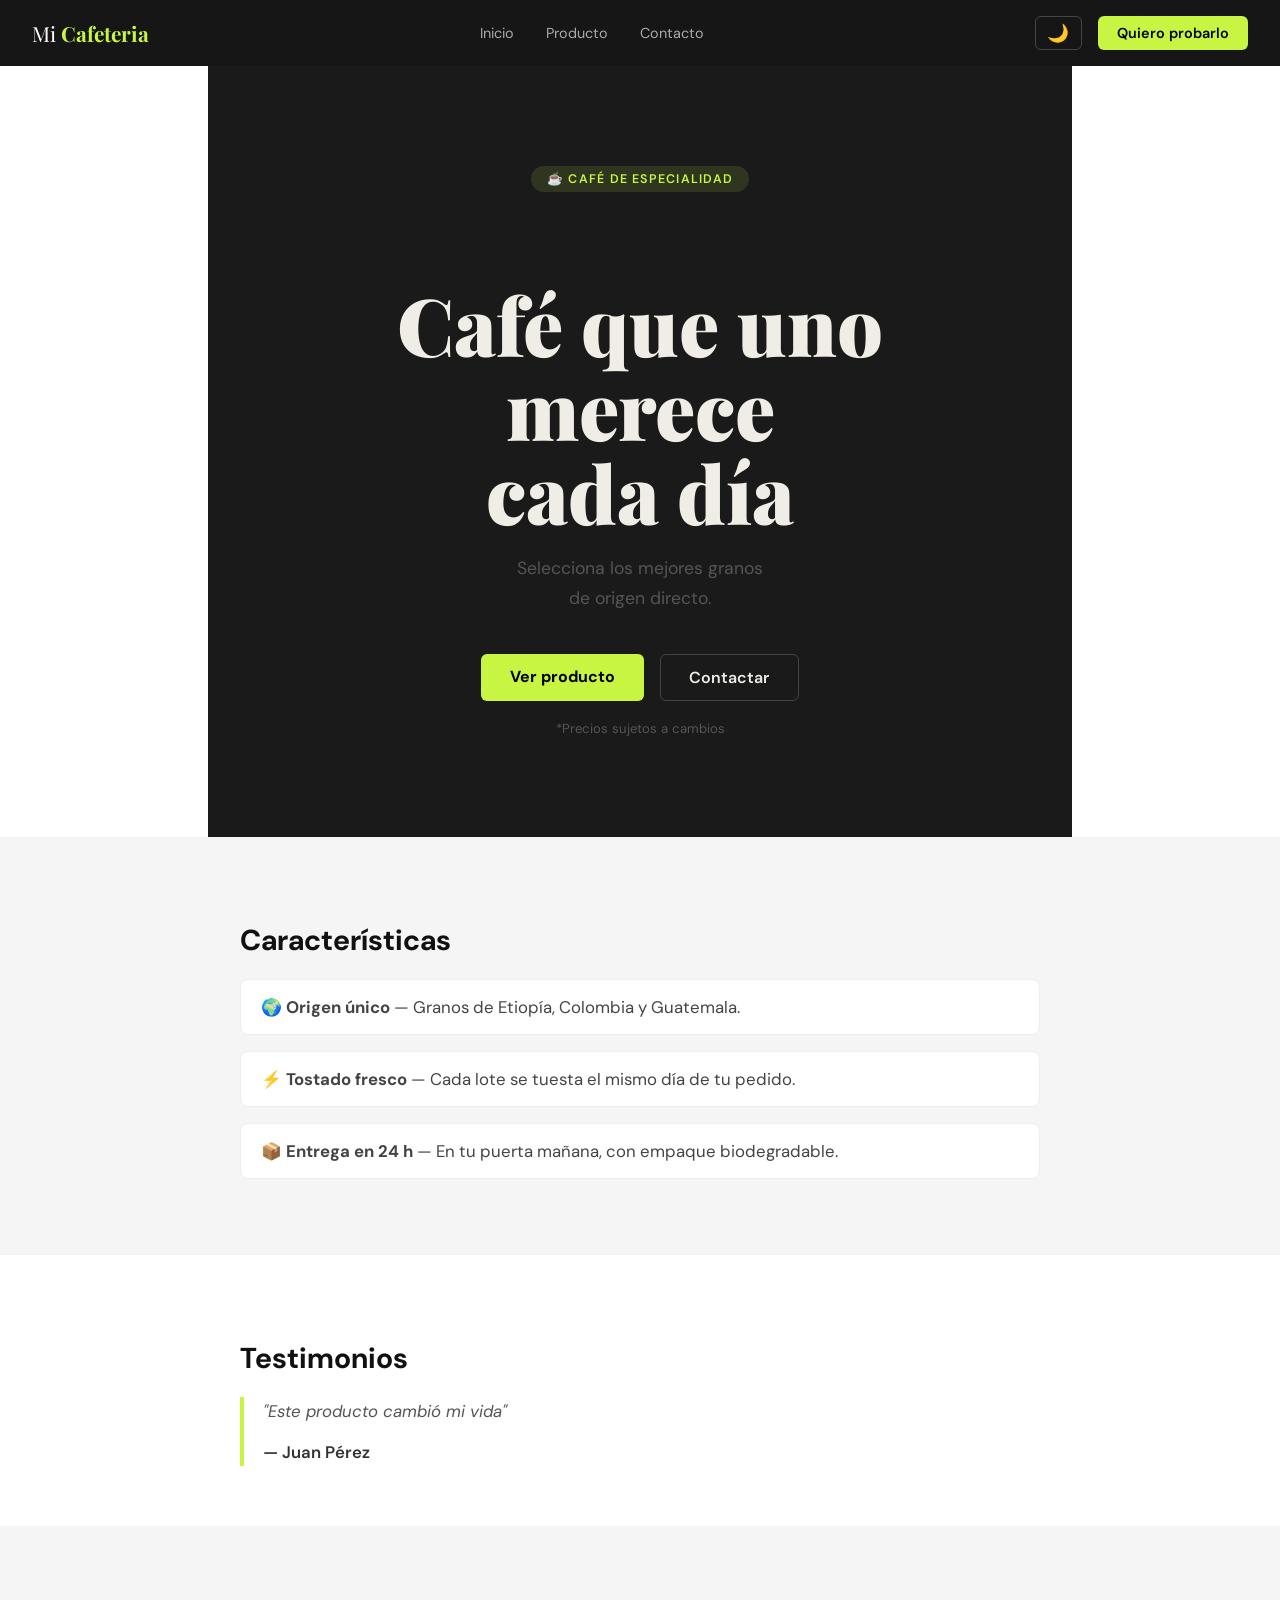
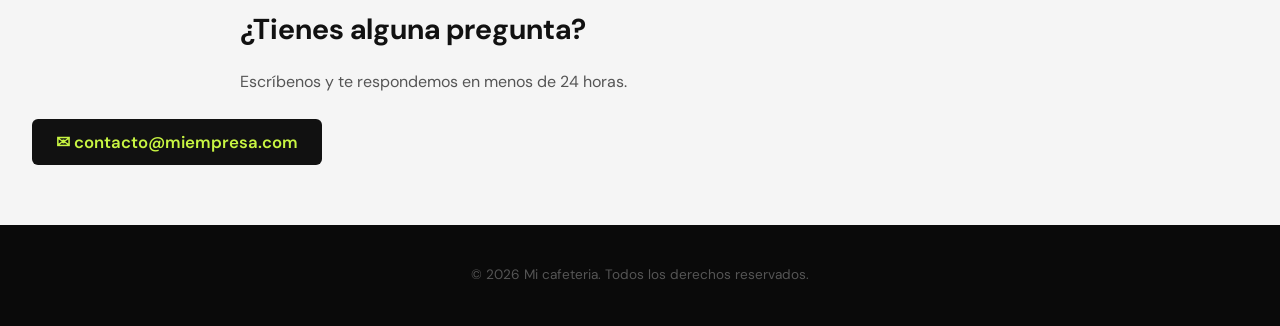
==== index.html @ 69be8afc "primer comentario" ====
<!DOCTYPE html>
<html lang="es">
<head>
  <meta charset="UTF-8">
  <meta name="viewport" content="width=device-width, initial-scale=1.0" />
  <title>Mi Producto</title>
  <link rel="icon" href="data:image/svg+xml,<svg xmlns='http://www.w3.org/2000/svg' viewBox='0 0 100 100'><text y='.9em' font-size='90'>☕</text></svg>" />
  <link href="https://fonts.googleapis.com/css2?family=Playfair+Display:wght@900&family=DM+Sans:wght@400;600&display=swap" rel="stylesheet">
  <link rel="stylesheet" href="styles.css" />
</head>
<body>

  <!-- NAVEGACIÓN: se abre con <nav> y se cierra con </nav> -->
  <nav>
    <span class="nav-logo">Mi <b>Cafeteria</b></span>
    <div class="nav-links">
      <a href="#inicio">Inicio</a>
      <a href="#producto">Producto</a>
      <a href="#contacto">Contacto</a>
    </div>
    <div class="nav-acciones">
      <button id="btn-modo" aria-label="Cambiar modo">🌙</button>
      <a href="#contacto" class="nav-cta">Quiero probarlo</a>
    </div>
  </nav>

  <main>

    <!-- HERO -->
    <section id="inicio" class="hero">
      <span class="hero-etiqueta">☕ Café de especialidad</span>
      <h1>Café que uno merece<br>cada día</h1>
      <p>Selecciona los mejores granos<br>de origen directo.</p>
      <div class="hero-botones">
        <a href="#producto" class="btn-principal">Ver producto</a>
        <a href="#contacto" class="btn-secundario">Contactar</a>
      </div>
      <small>*Precios sujetos a cambios</small>
    </section>

    <!-- CARACTERÍSTICAS -->
    <section id="producto">
      <h2>Características</h2>
      <ul>
        <li>🌍 <strong>Origen único</strong> — Granos de Etiopía, Colombia y Guatemala.</li>
        <li>⚡ <strong>Tostado fresco</strong> — Cada lote se tuesta el mismo día de tu pedido.</li>
        <li>📦 <strong>Entrega en 24 h</strong> — En tu puerta mañana, con empaque biodegradable.</li>
      </ul>
    </section>

    <!-- TESTIMONIOS -->
    <section>
      <h2>Testimonios</h2>
      <blockquote>
        "Este producto cambió mi vida"
        <cite>— Juan Pérez</cite>
      </blockquote>
    </section>

    <!-- CONTACTO -->
    <section id="contacto">
      <h2>¿Tienes alguna pregunta?</h2>
      <p>Escríbenos y te respondemos en menos de 24 horas.</p>
      <a href="mailto:contacto@miempresa.com">✉ contacto@miempresa.com</a>
    </section>

  </main>

  <footer>
    <p>&copy; 2026 Mi cafeteria. Todos los derechos reservados.</p>
  </footer>

  <script src="script.js"></script>

</body>
</html>
---- styles.css ----
/* ── MODO CLARO (por defecto) ── */
body {
  font-family: 'DM Sans', Arial, sans-serif;
  margin: 0;
  padding: 0;
  background: #ffffff;
  color: #333;
  transition: background .3s, color .3s; /* animación suave al cambiar modo */
}

/* ── MODO OSCURO ──
   Cuando el <body> tiene la clase "oscuro",
   estos colores reemplazan a los de arriba.
*/
body.oscuro {
  background: #111;
  color: #f0ede6;
}

/* ── NAVEGACIÓN ── */
nav {
  background: rgba(10, 10, 10, 0.95);
  padding: 1rem 2rem;
  display: flex;
  align-items: center;
  justify-content: space-between;
  position: sticky;
  top: 0;
  z-index: 100;
}

.nav-logo {
  color: white;
  font-family: 'Playfair Display', serif;
  font-size: 1.3rem;
}
.nav-logo b { color: #c8f542; }

.nav-links { display: flex; gap: 2rem; }
.nav-links a { color: #aaa; text-decoration: none; font-size: .9rem; }
.nav-links a:hover { color: white; }

.nav-acciones {
  display: flex;
  align-items: center;
  gap: 1rem;
}

/* Botón toggle ☀️/🌙 */
#btn-modo {
  background: none;
  border: 1px solid #444;
  border-radius: 6px;
  color: white;
  font-size: 1.1rem;
  padding: .35rem .7rem;
  cursor: pointer;
  transition: border-color .2s;
}
#btn-modo:hover { border-color: #c8f542; }

.nav-cta {
  background: #c8f542;
  color: #000;
  text-decoration: none;
  padding: .5rem 1.2rem;
  border-radius: 6px;
  font-weight: 600;
  font-size: .9rem;
}
.nav-cta:hover { background: #d6ff55; }

/* ── HERO ── */
.hero {
  background: #0a0a0a;
  color: #f0ede6;
  text-align: center;
  padding: 100px 2rem;
  transition: background .3s;
}

/* En modo claro el hero cambia a gris muy oscuro para seguir viéndose bien */
body:not(.oscuro) .hero {
  background: #1a1a1a;
}

.hero-etiqueta {
  display: inline-block;
  background: rgba(200, 245, 66, 0.12);
  color: #c8f542;
  font-size: .78rem;
  font-weight: 600;
  letter-spacing: .1em;
  text-transform: uppercase;
  padding: .3rem 1rem;
  border-radius: 999px;
  margin-bottom: 1.5rem;
}

.hero h1 {
  font-family: 'Playfair Display', serif;
  font-size: clamp(2.5rem, 7vw, 5rem);
  font-weight: 900;
  line-height: 1.05;
  margin-bottom: 1.25rem;
  max-width: 700px;
  margin-left: auto;
  margin-right: auto;
}

.hero p {
  color: #888;
  font-size: 1.1rem;
  max-width: 520px;
  margin: 0 auto 2.5rem;
  line-height: 1.7;
}

.hero-botones {
  display: flex;
  gap: 1rem;
  justify-content: center;
  flex-wrap: wrap;
  margin-bottom: 1.2rem;
}

.btn-principal {
  background: #c8f542;
  color: #000;
  text-decoration: none;
  padding: .75rem 1.8rem;
  border-radius: 6px;
  font-weight: 700;
  font-size: 1rem;
}
.btn-principal:hover { background: #d6ff55; }

.btn-secundario {
  background: transparent;
  color: #f0ede6;
  text-decoration: none;
  padding: .75rem 1.8rem;
  border-radius: 6px;
  font-weight: 600;
  font-size: 1rem;
  border: 1px solid #444;
}
.btn-secundario:hover { border-color: #c8f542; color: #c8f542; }

.hero small { display: block; color: #555; font-size: .82rem; }

/* ── SECCIONES ── */
section {
  padding: 60px 2rem;
  max-width: 800px;
  margin: 0 auto;
  transition: background .3s, color .3s;
}

/* Secciones con fondo alternado — modo claro */
section:nth-child(even) {
  background: #f5f5f5;
  max-width: 100%;
}
section:nth-child(even) > * {
  max-width: 800px;
  margin-left: auto;
  margin-right: auto;
}

/* Secciones con fondo alternado — modo oscuro */
body.oscuro section:nth-child(even) {
  background: #1a1a1a;
}

h2 {
  font-size: 1.8rem;
  margin-bottom: 1.25rem;
  transition: color .3s;
}

body:not(.oscuro) h2 { color: #111; }
body.oscuro h2 { color: #f0ede6; }

p { line-height: 1.7; margin-bottom: 1rem; }
body:not(.oscuro) p { color: #555; }
body.oscuro p { color: #aaa; }

/* ── LISTA ── */
ul { list-style: none; padding: 0; }

ul li {
  font-size: 1.05rem;
  margin-bottom: 1rem;
  padding: 1rem 1.25rem;
  border-radius: 8px;
  border: 1px solid;
  transition: background .3s, color .3s, border-color .3s;
}

body:not(.oscuro) ul li { background: white; border-color: #eee; color: #444; }
body.oscuro ul li { background: #222; border-color: #333; color: #ddd; }

/* ── TESTIMONIO ── */
blockquote {
  border-left: 4px solid #c8f542;
  padding-left: 1.2rem;
  font-style: italic;
  font-size: 1.05rem;
  line-height: 1.7;
  margin: 0;
  transition: color .3s;
}
body:not(.oscuro) blockquote { color: #555; }
body.oscuro blockquote { color: #aaa; }

cite {
  display: block;
  margin-top: .75rem;
  font-style: normal;
  font-weight: 600;
  transition: color .3s;
}
body:not(.oscuro) cite { color: #333; }
body.oscuro cite { color: #eee; }

/* ── CONTACTO ── */
#contacto a {
  display: inline-block;
  margin-top: .5rem;
  color: #c8f542;
  font-size: 1.05rem;
  font-weight: 600;
  text-decoration: none;
  background: #111;
  padding: .75rem 1.5rem;
  border-radius: 6px;
  transition: background .2s;
}
#contacto a:hover { background: #1a1a1a; }

/* ── FOOTER ── */
footer {
  background: #0a0a0a;
  color: #555;
  text-align: center;
  padding: 1.5rem;
  font-size: .85rem;
}
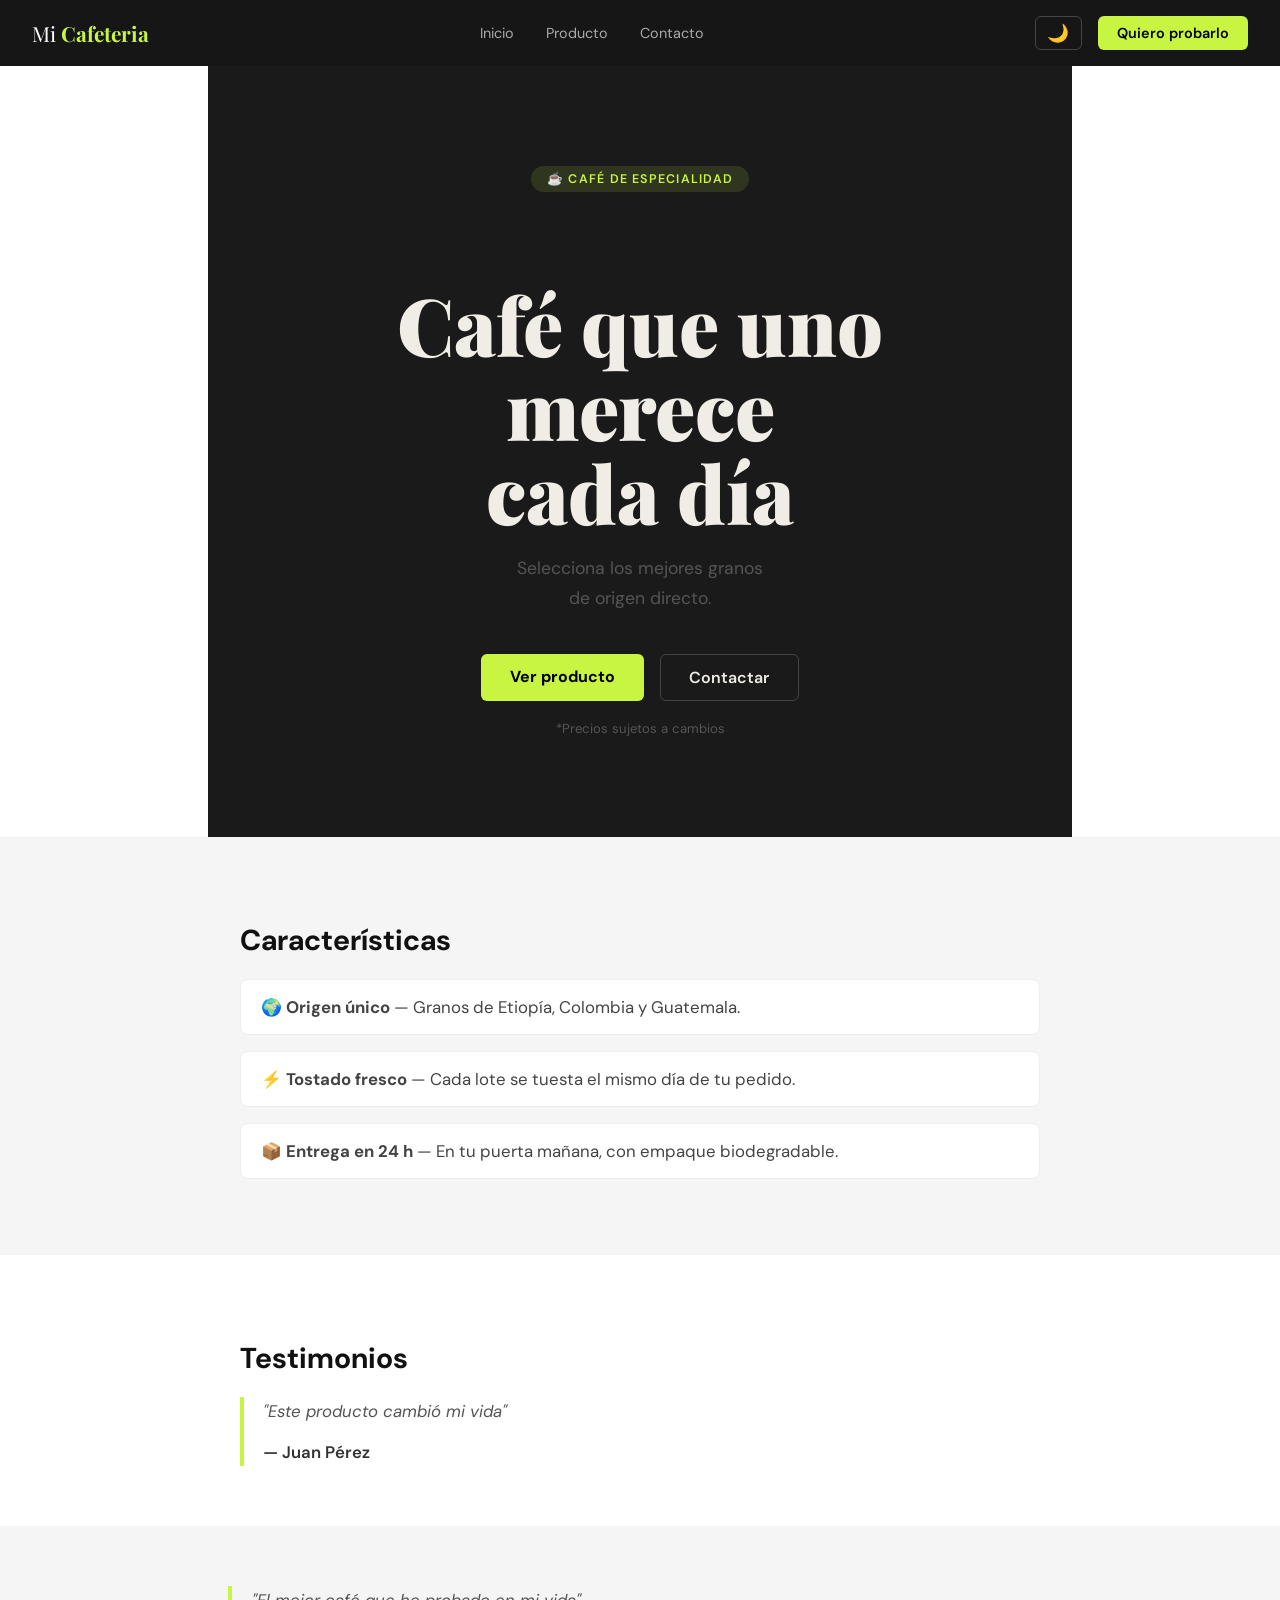
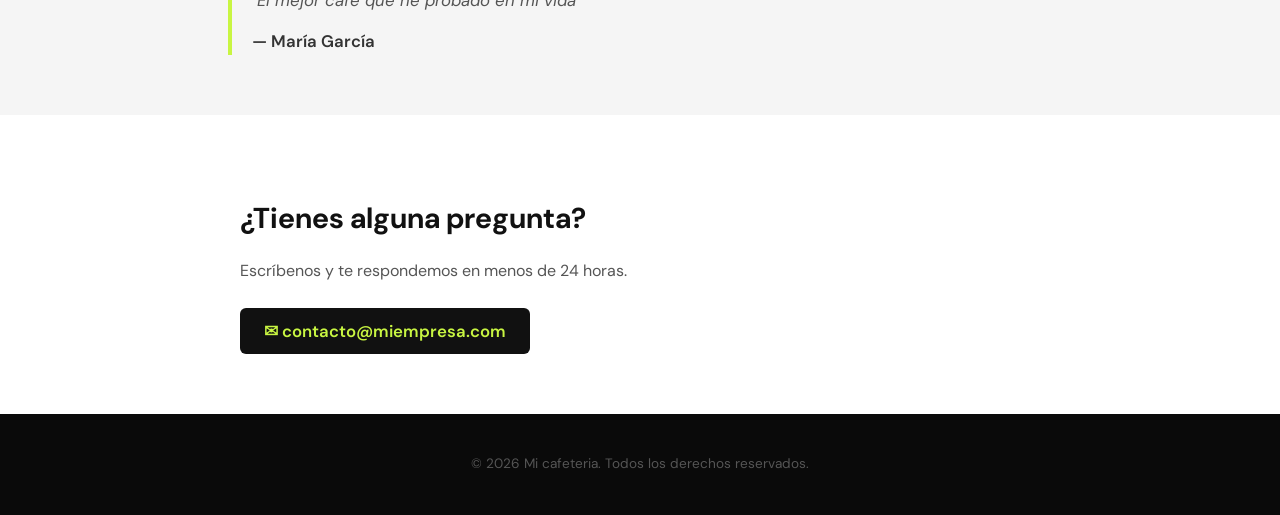
==== commit e4601920: "borrando algunos  comentarios" ====
--- a/index.html
+++ b/index.html
@@ -10,7 +10,7 @@
 </head>
 <body>
 
-  <!-- NAVEGACIÓN: se abre con <nav> y se cierra con </nav> -->
+  <!-- NAVEGACIÓN: -->
   <nav>
     <span class="nav-logo">Mi <b>Cafeteria</b></span>
     <div class="nav-links">
@@ -56,6 +56,12 @@
         <cite>— Juan Pérez</cite>
       </blockquote>
     </section>
+     <section>
+      <blockquote>
+        "El mejor café que he probado en mi vida"
+        <cite>— María García</cite>
+      </blockquote>
+    </section>
 
     <!-- CONTACTO -->
     <section id="contacto">
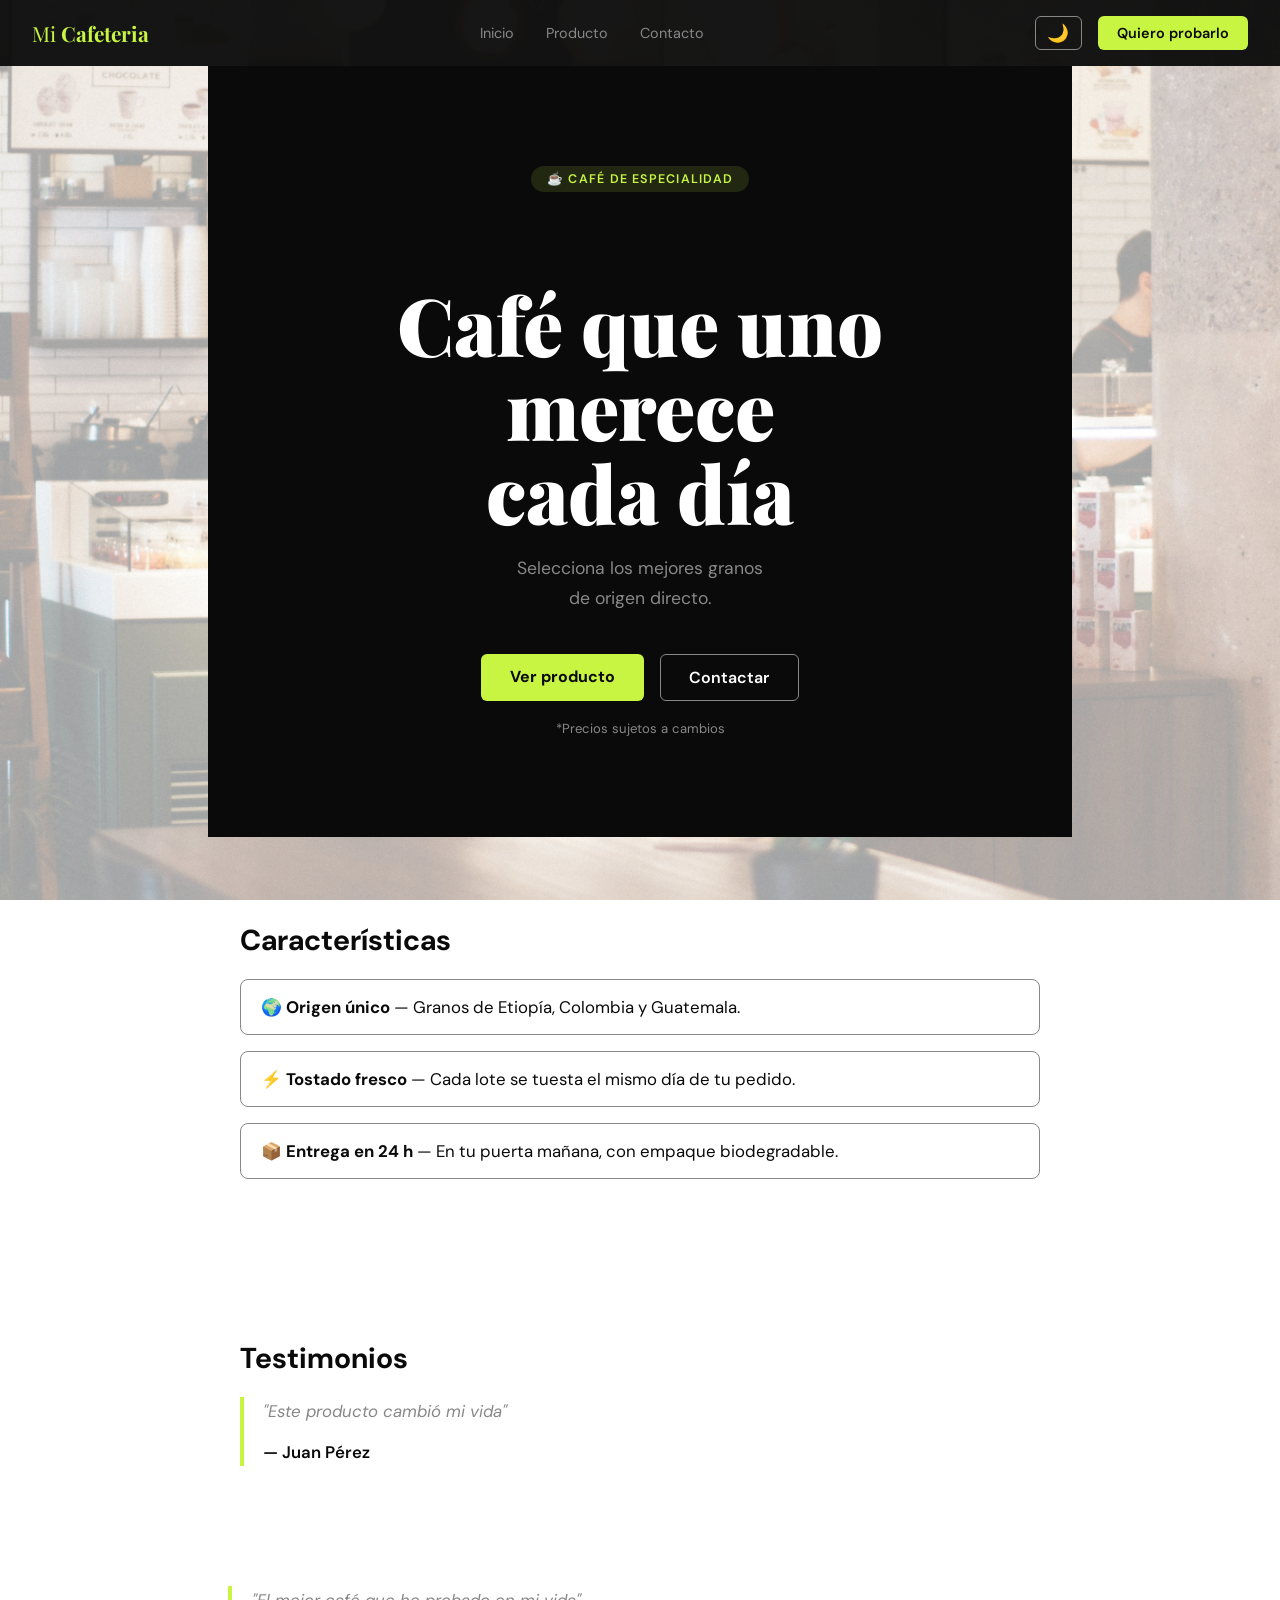
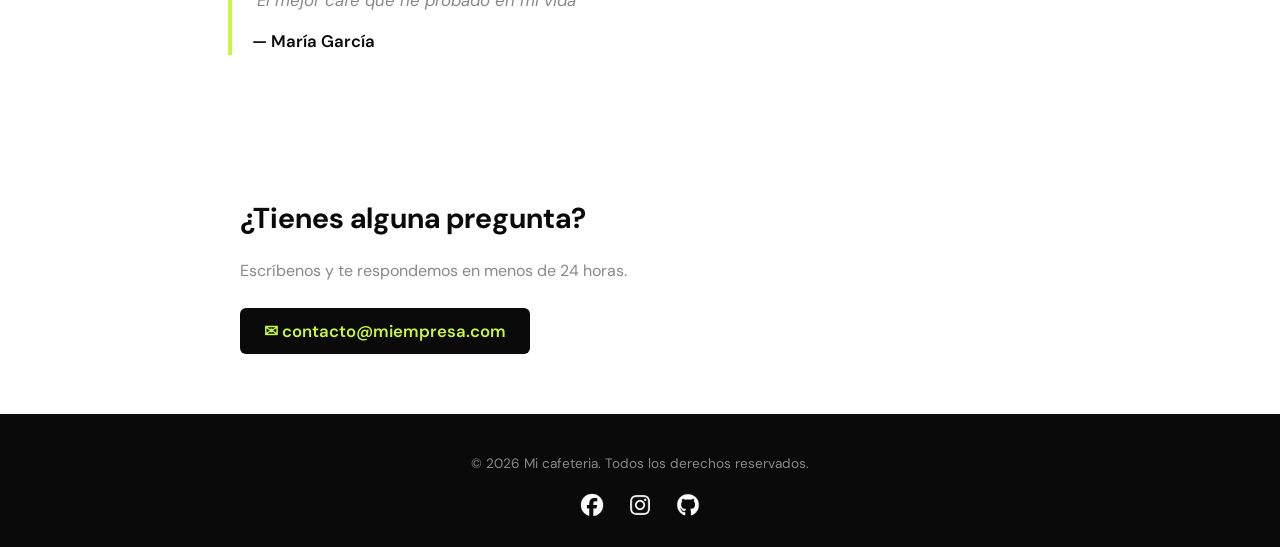
==== commit 7ffac322: "se añade iconos al footer y estilos" ====
--- a/index.html
+++ b/index.html
@@ -74,6 +74,18 @@
 
   <footer>
     <p>&copy; 2026 Mi cafeteria. Todos los derechos reservados.</p>
+    <div class="footer-redes">
+      <a href="https://www.facebook.com/miempresa" target="_blank" aria-label="facebook">
+        <img src="iconos/facebook.png" alt="Facebook" />
+      </a>
+      <a href="https://www.instagram.com/miempresa" target="_blank" aria-label="instagram">
+        <img src="iconos/instagram.png" alt="Instagram" />
+      </a>
+      <a href="https://github.com/alexisdaniel962015-stack" target="_blank" aria-label="github">
+        <img src="iconos/github.png" alt="GitHub" />
+      </a>
+
+    </div>
   </footer>
 
   <script src="script.js"></script>
--- a/styles.css
+++ b/styles.css
@@ -1,79 +1,115 @@
+:root {
+  --color-acento:  #c8f542;
+  --color-oscuro:  #0a0a0a;
+  --color-fondo:   #ffffff;
+  --color-texto:   #333333;
+  --color-suave:   #888888;
+  --fuente-titulo: 'Playfair Display', serif;
+  --fuente-cuerpo: 'DM Sans', Arial, sans-serif;
+  --radio:         6px;
+}
+
+html {
+  scroll-behavior: smooth;
+}
+
 /* ── MODO CLARO (por defecto) ── */
 body {
-  font-family: 'DM Sans', Arial, sans-serif;
+  font-family: var(--fuente-cuerpo);
   margin: 0;
   padding: 0;
-  background: #ffffff;
-  color: #333;
+  background: var(--color-fondo);
+  color: var(--color-texto) ;
   transition: background .3s, color .3s; /* animación suave al cambiar modo */
-}
-
+/*--imagen de fondo--*/
+background-image: url("modo-claro.jpg");
+background-size: cover;
+background-attachment: fixed;
+background-position: center;
+}
+/* Capa modo claro — blanquecina y suave */
+body::before {
+  content: '';
+  position: fixed;
+  inset: 0;
+  background: rgba(255, 255, 255, 0.60);
+  z-index: -1;
+  transition: background .3s;
+}
 /* ── MODO OSCURO ──
    Cuando el <body> tiene la clase "oscuro",
    estos colores reemplazan a los de arriba.
 */
 body.oscuro {
-  background: #111;
-  color: #f0ede6;
-}
-
+  background: var(--color-oscuro);
+  color: var(--color-fondo);
+/*--imagen de fondo--*/
+background-image: url("modo-oscuro.jpg");
+background-size: cover;
+background-attachment: fixed;
+background-position: center;
+}
+/* Capa modo oscuro — negra y más densa */
+body.oscuro::before {
+  background: rgba(0, 0, 0, 0.75);
+}
 /* ── NAVEGACIÓN ── */
 nav {
   background: rgba(10, 10, 10, 0.95);
   padding: 1rem 2rem;
-  display: flex;
+  display: flex; /* para alinear logo y enlaces en una fila */
   align-items: center;
-  justify-content: space-between;
-  position: sticky;
+  justify-content: space-between;/* para separar logo a la izquierda y enlaces a la derecha */
+  position: sticky; /* para que la barra de navegación se quede fija al hacer scroll */
   top: 0;
-  z-index: 100;
+  z-index: 100; /* para asegurarse de que la barra de navegación esté por encima de otros elementos al hacer scroll */
 }
 
 .nav-logo {
-  color: white;
-  font-family: 'Playfair Display', serif;
+  color: var(--color-acento);
+  font-family: var(--fuente-titulo);
   font-size: 1.3rem;
 }
-.nav-logo b { color: #c8f542; }
-
-.nav-links { display: flex; gap: 2rem; }
-.nav-links a { color: #aaa; text-decoration: none; font-size: .9rem; }
-.nav-links a:hover { color: white; }
+.nav-logo b { color: var(--color-acento); }
+
+.nav-links { display: flex; gap: 2rem; }/* Para separar los enlaces entre sí */
+.nav-links a { color: var(--color-suave); text-decoration: none; font-size: .9rem; }
+.nav-links a:hover { color: var(--color-acento); }
 
 .nav-acciones {
   display: flex;
   align-items: center;
-  gap: 1rem;
+  gap: 1rem;/* Para separar el botón toggle del enlace de contacto */
 }
 
 /* Botón toggle ☀️/🌙 */
 #btn-modo {
   background: none;
-  border: 1px solid #444;
-  border-radius: 6px;
-  color: white;
+  border: 1px solid var(--color-suave);
+  border-radius: 6px;
+  color: var(--color-fondo);
   font-size: 1.1rem;
   padding: .35rem .7rem;
   cursor: pointer;
   transition: border-color .2s;
 }
-#btn-modo:hover { border-color: #c8f542; }
+#btn-modo:hover { border-color: var(--color-acento); }
 
 .nav-cta {
-  background: #c8f542;
-  color: #000;
+  background: var(--color-acento);
+  color: var(--color-oscuro);
   text-decoration: none;
   padding: .5rem 1.2rem;
   border-radius: 6px;
   font-weight: 600;
   font-size: .9rem;
 }
-.nav-cta:hover { background: #d6ff55; }
+.nav-cta:hover { background: var(--color-acento); }
 
 /* ── HERO ── */
 .hero {
-  background: #0a0a0a;
-  color: #f0ede6;
+  background: var(--color-oscuro);
+  color: var(--color-fondo);
   text-align: center;
   padding: 100px 2rem;
   transition: background .3s;
@@ -81,24 +117,24 @@
 
 /* En modo claro el hero cambia a gris muy oscuro para seguir viéndose bien */
 body:not(.oscuro) .hero {
-  background: #1a1a1a;
+  background: var(--color-oscuro);
 }
 
 .hero-etiqueta {
   display: inline-block;
   background: rgba(200, 245, 66, 0.12);
-  color: #c8f542;
+  color: var(--color-acento);
   font-size: .78rem;
   font-weight: 600;
   letter-spacing: .1em;
-  text-transform: uppercase;
+  text-transform: uppercase;/* para poner el texto en mayúsculas */
   padding: .3rem 1rem;
   border-radius: 999px;
   margin-bottom: 1.5rem;
 }
 
 .hero h1 {
-  font-family: 'Playfair Display', serif;
+  font-family: var(--fuente-titulo);
   font-size: clamp(2.5rem, 7vw, 5rem);
   font-weight: 900;
   line-height: 1.05;
@@ -109,7 +145,7 @@
 }
 
 .hero p {
-  color: #888;
+  color: var(--color-suave);
   font-size: 1.1rem;
   max-width: 520px;
   margin: 0 auto 2.5rem;
@@ -125,29 +161,29 @@
 }
 
 .btn-principal {
-  background: #c8f542;
-  color: #000;
+  background: var(--color-acento);
+  color: var(--color-oscuro);
   text-decoration: none;
   padding: .75rem 1.8rem;
   border-radius: 6px;
   font-weight: 700;
   font-size: 1rem;
 }
-.btn-principal:hover { background: #d6ff55; }
+.btn-principal:hover { background: var(--color-acento); }
 
 .btn-secundario {
   background: transparent;
-  color: #f0ede6;
+  color: var(--color-fondo);
   text-decoration: none;
   padding: .75rem 1.8rem;
   border-radius: 6px;
   font-weight: 600;
   font-size: 1rem;
-  border: 1px solid #444;
-}
-.btn-secundario:hover { border-color: #c8f542; color: #c8f542; }
-
-.hero small { display: block; color: #555; font-size: .82rem; }
+  border: 1px solid var(--color-suave);
+}
+.btn-secundario:hover { border-color: var(--color-acento); color: var(--color-acento); }
+
+.hero small { display: block; color: var(--color-suave); font-size: .82rem; }
 
 /* ── SECCIONES ── */
 section {
@@ -155,14 +191,16 @@
   max-width: 800px;
   margin: 0 auto;
   transition: background .3s, color .3s;
+  background: transparent;
 }
 
 /* Secciones con fondo alternado — modo claro */
 section:nth-child(even) {
-  background: #f5f5f5;
+  background: transparent;
   max-width: 100%;
 }
 section:nth-child(even) > * {
+  background: transparent;
   max-width: 800px;
   margin-left: auto;
   margin-right: auto;
@@ -170,7 +208,7 @@
 
 /* Secciones con fondo alternado — modo oscuro */
 body.oscuro section:nth-child(even) {
-  background: #1a1a1a;
+  background: transparent;
 }
 
 h2 {
@@ -179,12 +217,12 @@
   transition: color .3s;
 }
 
-body:not(.oscuro) h2 { color: #111; }
-body.oscuro h2 { color: #f0ede6; }
+body:not(.oscuro) h2 { color: var(--color-oscuro); }
+body.oscuro h2 { color: var(--color-fondo); }
 
 p { line-height: 1.7; margin-bottom: 1rem; }
-body:not(.oscuro) p { color: #555; }
-body.oscuro p { color: #aaa; }
+body:not(.oscuro) p { color: var(--color-suave); }
+body.oscuro p { color: var(--color-suave); }
 
 /* ── LISTA ── */
 ul { list-style: none; padding: 0; }
@@ -198,12 +236,12 @@
   transition: background .3s, color .3s, border-color .3s;
 }
 
-body:not(.oscuro) ul li { background: white; border-color: #eee; color: #444; }
-body.oscuro ul li { background: #222; border-color: #333; color: #ddd; }
+body:not(.oscuro) ul li { background: white; border-color: var(--color-suave); color: var(--color-oscuro); }
+body.oscuro ul li { background: var(--color-oscuro); border-color: var(--color-suave); color: var(--color-fondo); }
 
 /* ── TESTIMONIO ── */
 blockquote {
-  border-left: 4px solid #c8f542;
+  border-left: 4px solid var(--color-acento);
   padding-left: 1.2rem;
   font-style: italic;
   font-size: 1.05rem;
@@ -211,8 +249,8 @@
   margin: 0;
   transition: color .3s;
 }
-body:not(.oscuro) blockquote { color: #555; }
-body.oscuro blockquote { color: #aaa; }
+body:not(.oscuro) blockquote { color: var(--color-suave); }
+body.oscuro blockquote { color: var(--color-suave); }
 
 cite {
   display: block;
@@ -221,29 +259,45 @@
   font-weight: 600;
   transition: color .3s;
 }
-body:not(.oscuro) cite { color: #333; }
-body.oscuro cite { color: #eee; }
+body:not(.oscuro) cite { color: var(--color-oscuro); }
+body.oscuro cite { color: var(--color-fondo); }
 
 /* ── CONTACTO ── */
 #contacto a {
   display: inline-block;
   margin-top: .5rem;
-  color: #c8f542;
+  color: var(--color-acento);
   font-size: 1.05rem;
   font-weight: 600;
   text-decoration: none;
-  background: #111;
+  background: var(--color-oscuro);
   padding: .75rem 1.5rem;
   border-radius: 6px;
   transition: background .2s;
 }
-#contacto a:hover { background: #1a1a1a; }
+#contacto a:hover { background: var(--color-oscuro); }
 
 /* ── FOOTER ── */
 footer {
-  background: #0a0a0a;
-  color: #555;
+  background: var(--color-oscuro);
+  color: var(--color-suave);
   text-align: center;
   padding: 1.5rem;
   font-size: .85rem;
 }
+.footer-redes {
+  display: flex;
+  gap: 1.25rem;
+  justify-content: center;
+  margin-top: .75rem;
+}
+.footer-redes a img {
+  width: 28px;
+  height: 28px;
+  filter: brightness(0)invert(1);
+  transition: transform .2s,opacity .2s;
+}
+.footer-redes a img:hover {
+  transform: translateY(-3px);
+  opacity: .75;
+}
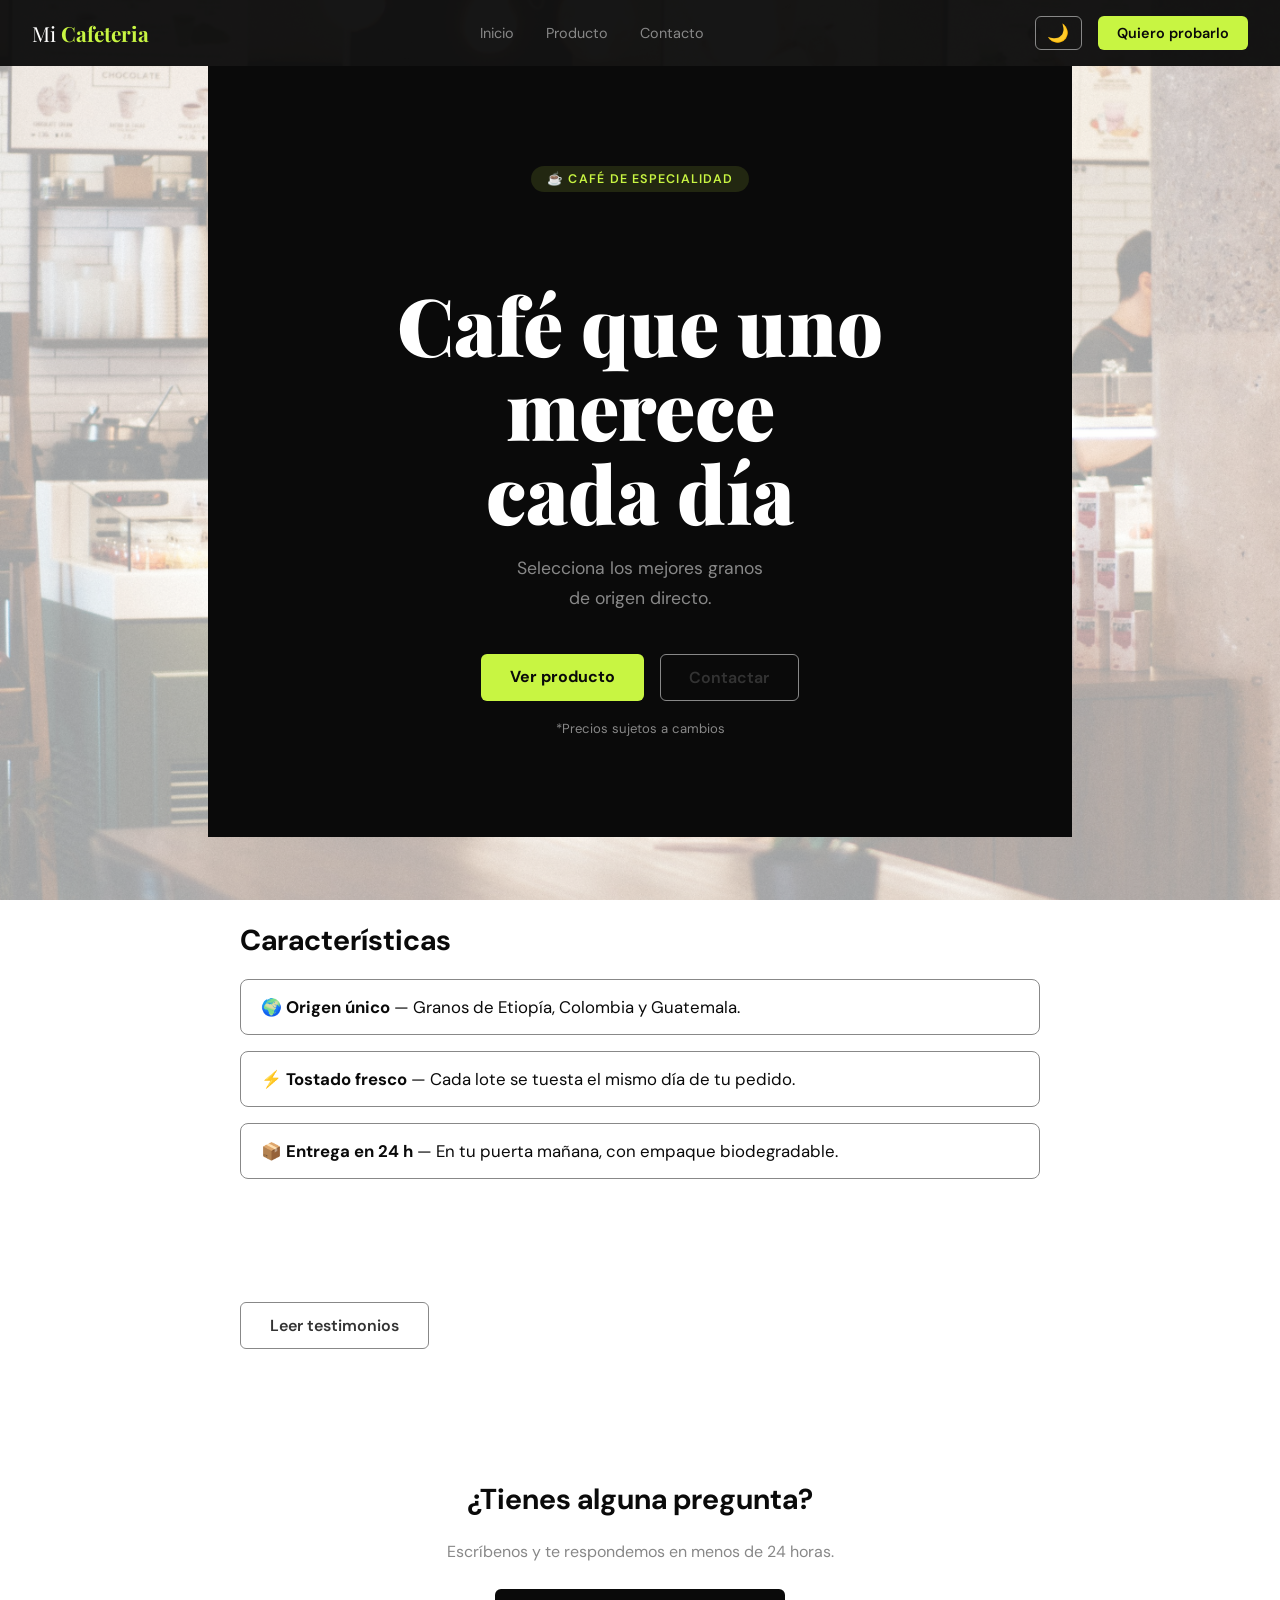
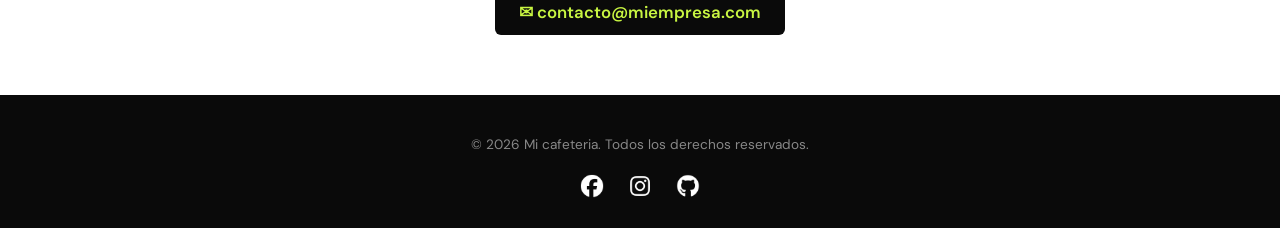
==== commit b95b39ad: "se añadio testimonio.html y comentarios al css" ====
--- a/index.html
+++ b/index.html
@@ -50,24 +50,15 @@
 
     <!-- TESTIMONIOS -->
     <section>
-      <h2>Testimonios</h2>
-      <blockquote>
-        "Este producto cambió mi vida"
-        <cite>— Juan Pérez</cite>
-      </blockquote>
+   <a href="testimonios.html" class="btn-secundario">Leer testimonios</a>
     </section>
-     <section>
-      <blockquote>
-        "El mejor café que he probado en mi vida"
-        <cite>— María García</cite>
-      </blockquote>
-    </section>
+
 
     <!-- CONTACTO -->
     <section id="contacto">
       <h2>¿Tienes alguna pregunta?</h2>
       <p>Escríbenos y te respondemos en menos de 24 horas.</p>
-      <a href="mailto:contacto@miempresa.com">✉ contacto@miempresa.com</a>
+      <a href="mailto:contacto@miempresa.com" class="btn-email">✉ contacto@miempresa.com</a>
     </section>
 
   </main>
--- a/styles.css
+++ b/styles.css
@@ -58,7 +58,7 @@
   background: rgba(10, 10, 10, 0.95);
   padding: 1rem 2rem;
   display: flex; /* para alinear logo y enlaces en una fila */
-  align-items: center;
+  align-items: center;/* para centrar verticalmente el contenido de la barra de navegación */
   justify-content: space-between;/* para separar logo a la izquierda y enlaces a la derecha */
   position: sticky; /* para que la barra de navegación se quede fija al hacer scroll */
   top: 0;
@@ -66,19 +66,19 @@
 }
 
 .nav-logo {
-  color: var(--color-acento);
+  color: var(--color-fondo);
   font-family: var(--fuente-titulo);
   font-size: 1.3rem;
 }
 .nav-logo b { color: var(--color-acento); }
 
 .nav-links { display: flex; gap: 2rem; }/* Para separar los enlaces entre sí */
-.nav-links a { color: var(--color-suave); text-decoration: none; font-size: .9rem; }
-.nav-links a:hover { color: var(--color-acento); }
+.nav-links a { color: var(--color-suave); text-decoration: none; font-size: .9rem; }/* Efecto hover para los enlaces de navegación */
+.nav-links a:hover { color: var(--color-acento); }/* Contenedor para el botón toggle y el enlace de contacto */
 
 .nav-acciones {
-  display: flex;
-  align-items: center;
+  display: flex;/* Para alinear el botón toggle y el enlace de contacto en una fila */
+  align-items: center;/* Para centrar verticalmente el contenido dentro del contenedor */
   gap: 1rem;/* Para separar el botón toggle del enlace de contacto */
 }
 
@@ -173,7 +173,7 @@
 
 .btn-secundario {
   background: transparent;
-  color: var(--color-fondo);
+  color: var(--color-texto);
   text-decoration: none;
   padding: .75rem 1.8rem;
   border-radius: 6px;
@@ -187,10 +187,10 @@
 
 /* ── SECCIONES ── */
 section {
-  padding: 60px 2rem;
+  padding: 60px 2rem;/* Para dar espacio dentro de cada sección */
   max-width: 800px;
   margin: 0 auto;
-  transition: background .3s, color .3s;
+  transition: background .3s, color .3s;/* Para animar el cambio de fondo y color al alternar modo claro/oscuro */
   background: transparent;
 }
 
@@ -199,7 +199,7 @@
   background: transparent;
   max-width: 100%;
 }
-section:nth-child(even) > * {
+section:nth-child(even) > * {/* Para que el contenido no se extienda demasiado en pantallas grandes */
   background: transparent;
   max-width: 800px;
   margin-left: auto;
@@ -236,8 +236,8 @@
   transition: background .3s, color .3s, border-color .3s;
 }
 
-body:not(.oscuro) ul li { background: white; border-color: var(--color-suave); color: var(--color-oscuro); }
-body.oscuro ul li { background: var(--color-oscuro); border-color: var(--color-suave); color: var(--color-fondo); }
+body:not(.oscuro) ul li { background: white; border-color: var(--color-suave); color: var(--color-oscuro); }/* En modo claro, los items de la lista tienen fondo blanco, borde gris suave y texto oscuro */
+body.oscuro ul li { background: var(--color-oscuro); border-color: var(--color-suave); color: var(--color-fondo); }/* En modo oscuro, los items de la lista tienen fondo oscuro, borde gris suave y texto blanco */
 
 /* ── TESTIMONIO ── */
 blockquote {
@@ -249,8 +249,8 @@
   margin: 0;
   transition: color .3s;
 }
-body:not(.oscuro) blockquote { color: var(--color-suave); }
-body.oscuro blockquote { color: var(--color-suave); }
+body:not(.oscuro) blockquote { color: var(--color-oscuro); }/* En modo claro, las citas tienen un color gris suave para que no compitan con el texto principal */
+body.oscuro blockquote { color: var(--color-suave); }/* En modo oscuro, las citas también tienen un color gris suave para mantener la legibilidad sin ser demasiado llamativas */
 
 cite {
   display: block;
@@ -263,8 +263,12 @@
 body.oscuro cite { color: var(--color-fondo); }
 
 /* ── CONTACTO ── */
+#contacto {
+  text-align: center;
+}
 #contacto a {
-  display: inline-block;
+  display: inline-flex;
+  align-items: center;
   margin-top: .5rem;
   color: var(--color-acento);
   font-size: 1.05rem;
@@ -275,7 +279,10 @@
   border-radius: 6px;
   transition: background .2s;
 }
-#contacto a:hover { background: var(--color-oscuro); }
+#contacto a:hover { 
+  background: var(--color-fondo); 
+}
+
 
 /* ── FOOTER ── */
 footer {
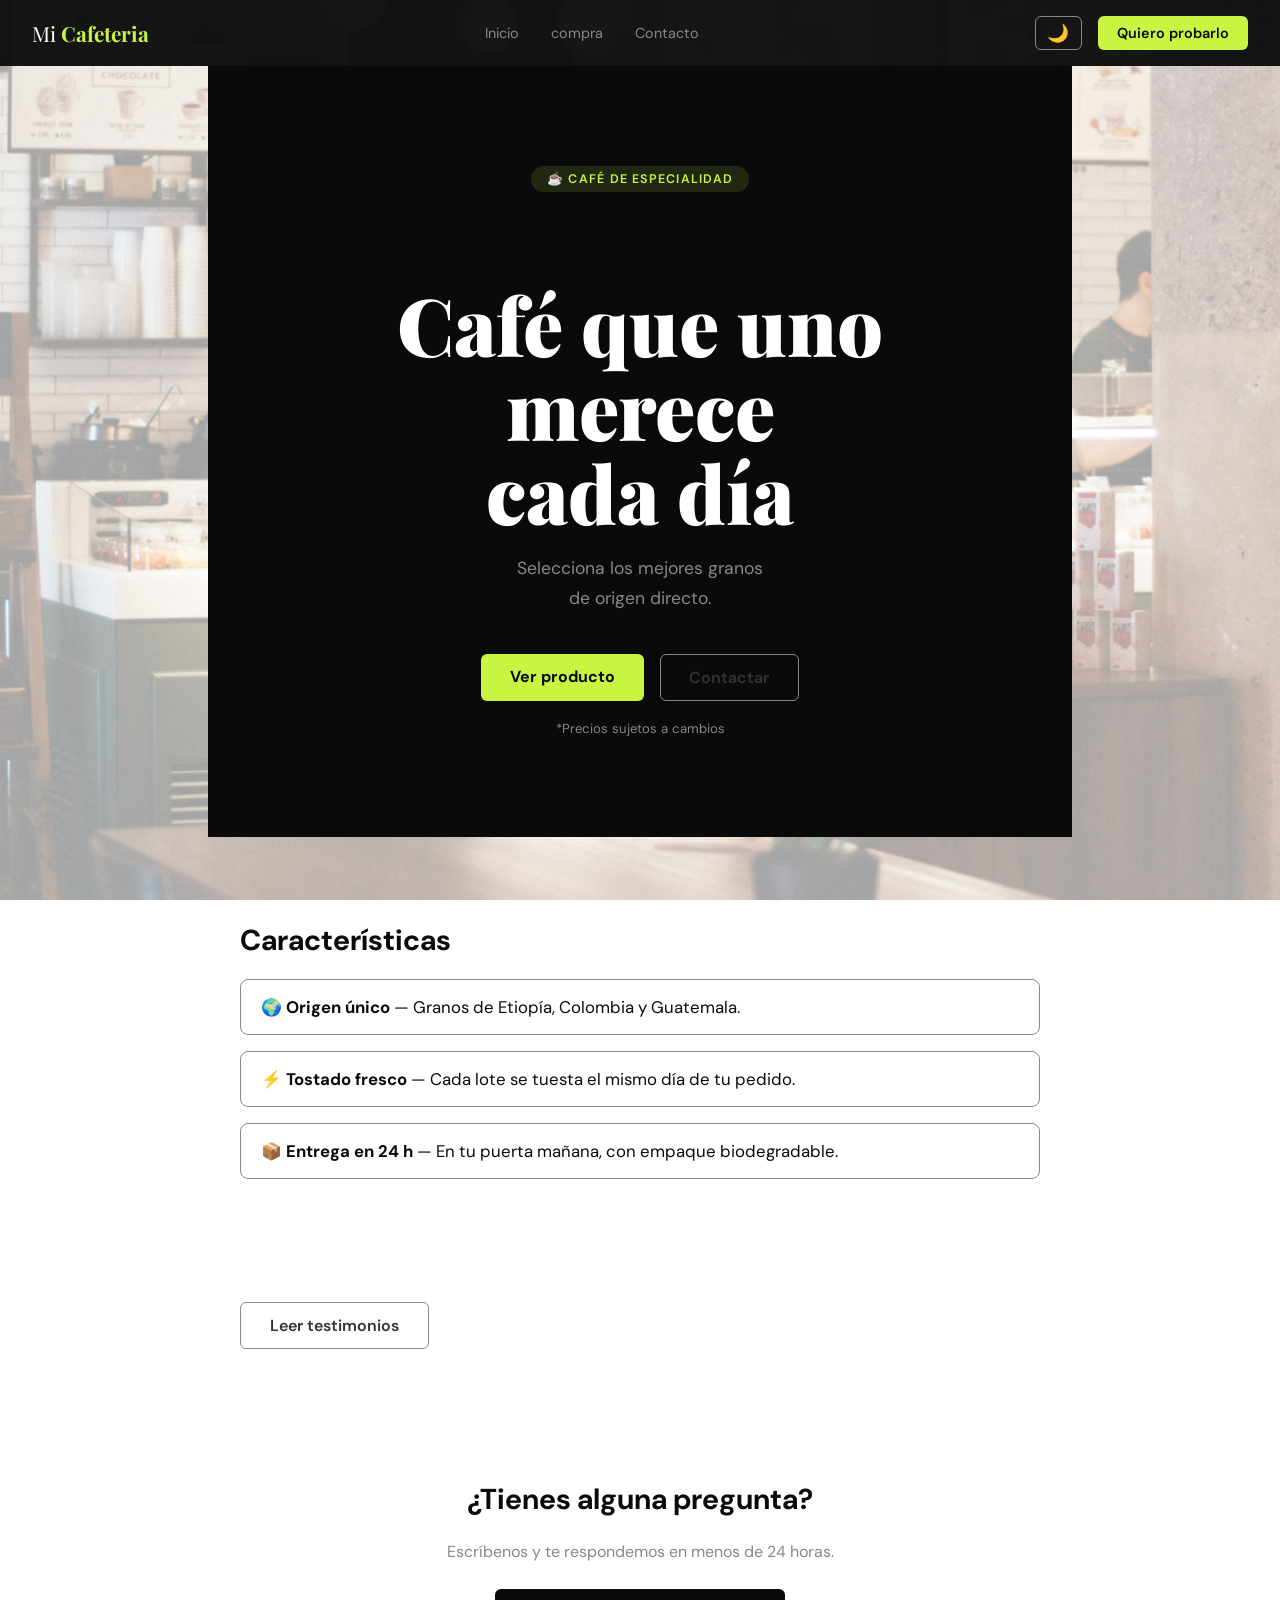
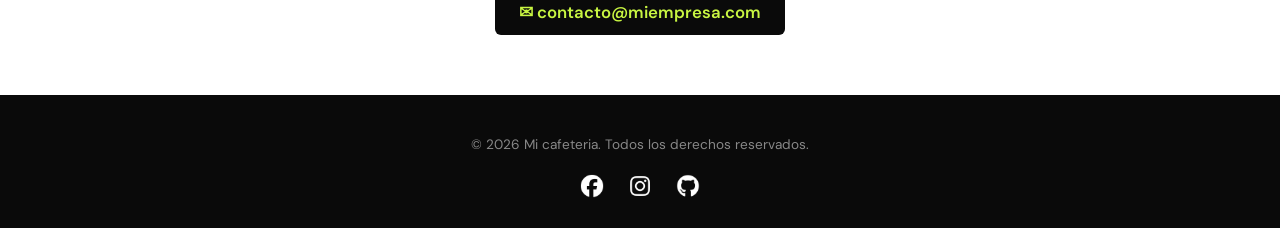
==== commit 48800269: "se añadio compra.html" ====
--- a/index.html
+++ b/index.html
@@ -9,13 +9,13 @@
   <link rel="stylesheet" href="styles.css" />
 </head>
 <body>
-
+<header>
   <!-- NAVEGACIÓN: -->
   <nav>
     <span class="nav-logo">Mi <b>Cafeteria</b></span>
     <div class="nav-links">
       <a href="#inicio">Inicio</a>
-      <a href="#producto">Producto</a>
+      <a href="compra.html">compra</a>
       <a href="#contacto">Contacto</a>
     </div>
     <div class="nav-acciones">
@@ -23,7 +23,7 @@
       <a href="#contacto" class="nav-cta">Quiero probarlo</a>
     </div>
   </nav>
-
+</header>
   <main>
 
     <!-- HERO -->
--- a/styles.css
+++ b/styles.css
@@ -26,6 +26,9 @@
 background-size: cover;
 background-attachment: fixed;
 background-position: center;
+min-height: 100vh; /* Para asegurar que el fondo cubra toda la altura de la ventana */
+display: flex;/* Para centrar el contenido verticalmente */
+flex-direction: column;/* Para apilar el contenido en una columna */
 }
 /* Capa modo claro — blanquecina y suave */
 body::before {
@@ -45,13 +48,16 @@
   color: var(--color-fondo);
 /*--imagen de fondo--*/
 background-image: url("modo-oscuro.jpg");
-background-size: cover;
-background-attachment: fixed;
-background-position: center;
+background-size: cover;/* Para que la imagen de fondo cubra toda el área visible */
+background-attachment: fixed;/* Para que la imagen de fondo se quede fija al hacer scroll */
+background-position: center;/* Para centrar la imagen de fondo */
 }
 /* Capa modo oscuro — negra y más densa */
 body.oscuro::before {
   background: rgba(0, 0, 0, 0.75);
+}
+main {
+  flex: 1; /* Para que el main ocupe todo el espacio disponible entre header y footer */
 }
 /* ── NAVEGACIÓN ── */
 nav {
